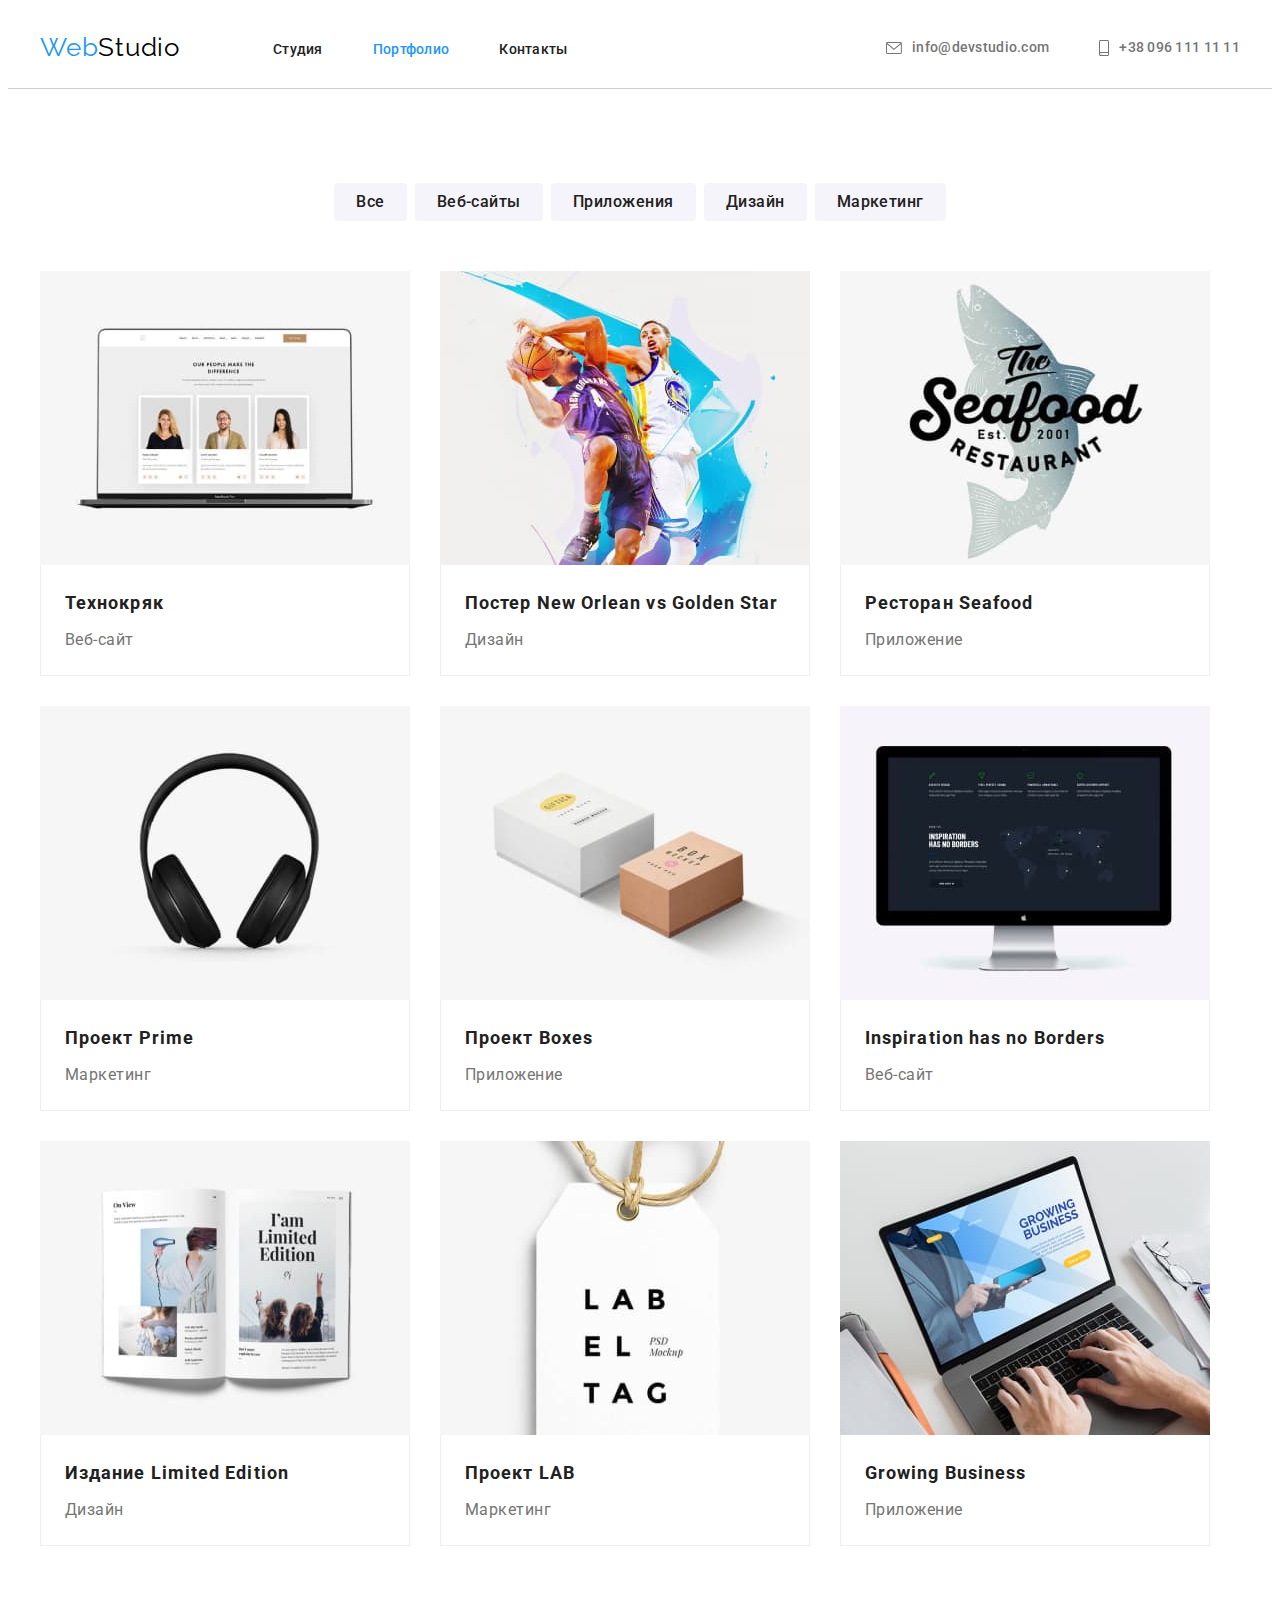
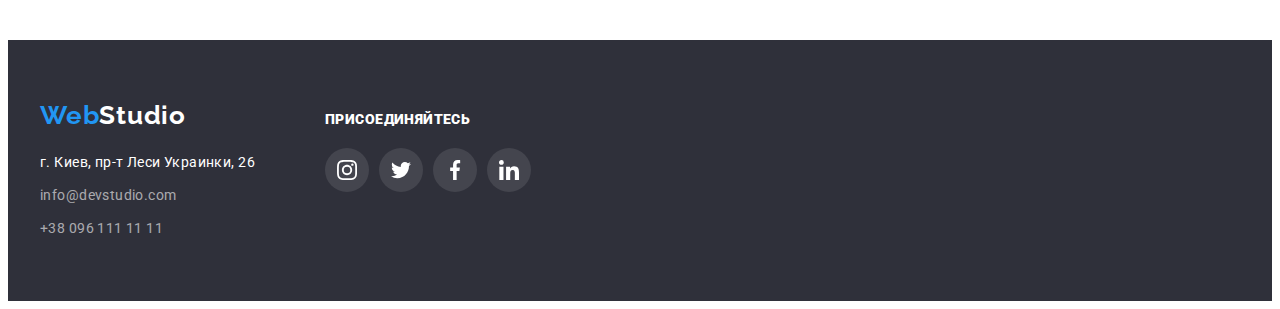
==== portfolio.html @ 4457e943 "Initial commit" ====
<!DOCTYPE html>
<html lang="ru">
	<head>
		<meta charset="UTF-8" />
		<meta http-equiv="X-UA-Compatible" content="IE=edge" />
		<meta name="viewport" content="width=device-width, initial-scale=1.0" />
		<title>Студия WebStudio-портфолио</title>
		<link rel="preconnect" href="https://fonts.googleapis.com" />
		<link rel="preconnect" href="https://fonts.gstatic.com" crossorigin />
		<link
			href="https://fonts.googleapis.com/css2?family=Raleway:wght@700&family=Roboto:wght@400;500;700;900&display=swap"
			rel="stylesheet"
		/>
		<link
			rel="stylesheet"
			href="https://cdnjs.cloudflare.com/ajax/libs/modern-normalize/1.1.0/modern-normalize.min.css"
			integrity="sha512-wpPYUAdjBVSE4KJnH1VR1HeZfpl1ub8YT/NKx4PuQ5NmX2tKuGu6U/JRp5y+Y8XG2tV+wKQpNHVUX03MfMFn9Q=="
			crossorigin="anonymous"
			referrerpolicy="no-referrer"
		/>
		<link rel="stylesheet" href="./css/styles.css" />
	</head>
	<body class="body">
		<!-- Шапка -->
		<header class="bottom-line">
			<div class="container nav-container">
				<a class="header-logo" href="">Web<span class="header-logo-1">Studio</span></a>
				<nav>
					<ul class="site-nav list">
						<li class="nav-item">
							<a class="nav-link" href="./index.html">Студия</a>
						</li>
						<li class="nav-item">
							<a class="nav-link current" href="./portfolio.html">Портфолио</a>
						</li>
						<li class="nav-item">
							<a class="nav-link" href="">Контакты</a>
						</li>
					</ul>
				</nav>
				<div class="contacts">
					<a class="nav-contact" href="mailto:info@devstudio.com">
						<svg class="nav-contact-icon" width="16" height="12">
							<use href="./images/icons.svg#icon-mail"></use>
						</svg>
						info@devstudio.com
					</a>
					<a class="nav-contact" href="tel:+380961111111">
						<svg class="nav-contact-icon" width="10" height="16">
							<use href="./images/icons.svg#icon-smartphone"></use>
						</svg>
						+38 096 111 11 11
					</a>
				</div>
			</div>
		</header>
		<!-- Секция Portfolio -->
		<main>
			<section class="section">
				<div class="container">
					<h1 class="visually-hidden">Портфолио компании</h1>
					<ul class="filter-list list">
						<li class="filter-item"><button class="filter-buttons" type="button">Все</button></li>
						<li class="filter-item"><button class="filter-buttons" type="button">Веб-сайты</button></li>
						<li class="filter-item"><button class="filter-buttons" type="button">Приложения</button></li>
						<li class="filter-item"><button class="filter-buttons" type="button">Дизайн</button></li>
						<li class="filter-item"><button class="filter-buttons" type="button">Маркетинг</button></li>
					</ul>
					<ul class="portfolio-list list">
						<li class="portfolio-item">
							<a class="portfolio-link" href="">
								<img src="./images/portfolio-1.jpg" alt="Интернет-страница" width="370" height="294" />
								<div class="portfolio-border">
									<h2 class="portfolio-title">Технокряк</h2>
									<p class="portfolio-text">Веб-сайт</p>
								</div>
							</a>
						</li>
						<li class="portfolio-item">
							<a class="portfolio-link" href="">
								<img src="./images/portfolio-2.jpg" alt="Игроки НБА" width="370" height="294" />
								<div class="portfolio-border">
									<h2 class="portfolio-title">Постер New Orlean vs Golden Star</h2>
									<p class="portfolio-text">Дизайн</p>
								</div>
							</a>
						</li>
						<li class="portfolio-item">
							<a class="portfolio-link" href="">
								<img src="./images/portfolio-3.jpg" alt="Логотип ресторана" width="370" height="294" />
								<div class="portfolio-border">
									<h2 class="portfolio-title">Ресторан Seafood</h2>
									<p class="portfolio-text">Приложение</p>
								</div>
							</a>
						</li>
						<li class="portfolio-item">
							<a class="portfolio-link" href="">
								<img src="./images/portfolio-4.jpg" alt="Наушники" width="370" height="294" />
								<div class="portfolio-border">
									<h2 class="portfolio-title">Проект Prime</h2>
									<p class="portfolio-text">Маркетинг</p>
								</div>
							</a>
						</li>
						<li class="portfolio-item">
							<a class="portfolio-link" href="">
								<img src="./images/portfolio-5.jpg" alt="Коробки" width="370" height="294" />
								<div class="portfolio-border">
									<h2 class="portfolio-title">Проект Boxes</h2>
									<p class="portfolio-text">Приложение</p>
								</div>
							</a>
						</li>
						<li class="portfolio-item">
							<a class="portfolio-link" href="">
								<img src="./images/portfolio-6.jpg" alt="Монитор" width="370" height="294" />
								<div class="portfolio-border">
									<h2 class="portfolio-title">Inspiration has no Borders</h2>
									<p class="portfolio-text">Веб-сайт</p>
								</div>
							</a>
						</li>
						<li class="portfolio-item">
							<a class="portfolio-link" href="">
								<img src="./images/portfolio-7.jpg" alt="Книга" width="370" height="294" />
								<div class="portfolio-border">
									<h2 class="portfolio-title">Издание Limited Edition</h2>
									<p class="portfolio-text">Дизайн</p>
								</div>
							</a>
						</li>
						<li class="portfolio-item">
							<a class="portfolio-link" href="">
								<img src="./images/portfolio-8.jpg" alt="Этикетка" width="370" height="294" />
								<div class="portfolio-border">
									<h2 class="portfolio-title">Проект LAB</h2>
									<p class="portfolio-text">Маркетинг</p>
								</div>
							</a>
						</li>
						<li class="portfolio-item">
							<a class="portfolio-link" href="">
								<img src="./images/portfolio-9.jpg" alt="Ноутбук" width="370" height="294" />
								<div class="portfolio-border">
									<h2 class="portfolio-title">Growing Business</h2>
									<p class="portfolio-text">Приложение</p>
								</div>
							</a>
						</li>
					</ul>
				</div>
			</section>
		</main>
		<!-- Подвал -->
		<footer class="footer">
			<div class="container footer-info">
				<div>
					<a class="footer-logo" href="">Web<span class="footer-logo-1">Studio</span></a>
					<address>
					<ul class="list">
						<li class="address-list">
							<p class="address">г. Киев, пр-т Леси Украинки, 26</p></li>
						<li class="address-list">
							<a class="address-contact" href="mailto:info@devstudio.com">info@devstudio.com</a>
						</li>
						<li>
							<a class="address-contact" href="tel:+380961111111">+38 096 111 11 11</a>
						</li>
					</ul>
				</div>
				<div class="media">
					<h2 class="media-title">
						<strong >Присоединяйтесь</strong>
					</h2>
					<ul class="media-list list">
						<li class="media-item">
							<a class="media-link" class="media-link" href="" target="_blank" rel="noreferrer noopener" aria-label="Instagram">
								<svg class="media-icon" width="20" height="20">
									<use href="./images/icons.svg#icon-footer-instagram"></use>
								</svg>
							</a>
						</li>
						<li class="media-item">
							<a class="media-link" class="media-link" href="" target="_blank" rel="noreferrer noopener" aria-label="Twitter">
								<svg class="media-icon" width="20" height="20">
									<use href="./images/icons.svg#icon-footer-twitter"></use>
								</svg>
							</a>
						</li>
						<li class="media-item">
							<a class="media-link" class="media-link" href="" target="_blank" rel="noreferrer noopener" aria-label="Facebook">
								<svg class="media-icon" width="20" height="20">
									<use href="./images/icons.svg#icon-footer-facebook"></use>
								</svg>
							</a>
						</li>
						<li class="media-item">
							<a class="media-link" href="" target="_blank" rel="noreferrer noopener" aria-label="LinkedIn">
								<svg class="media-icon" width="20" height="20">
									<use href="./images/icons.svg#icon-footer-linkedin"></use>
								</svg>
							</a>
						</li>
					</ul>
				</div>
			</div>
		</footer>
	</body>
</html>
---- css/styles.css ----
:root {
	--accent-color: #2196f3;
	--main-text-color: #212121;
	--text-color: #757575;
	--main-background-color: #ffffff;
}

.body {
	font-family: "Roboto", sans-serif;
	color: var(--main-text-color);
	background-color: var(--main-background-color);
}

/* Глобальные свойства */

.list {
	list-style-type: none;
	margin: 0;
	padding: 0;
}

h1,
h2,
h3,
p {
	margin: 0;
}

img {
	display: block;
	max-width: 100%;
	height: auto;
}

.visually-hidden {
	position: absolute;
	white-space: nowrap;
	width: 1px;
	height: 1px;
	overflow: hidden;
	border: 0;
	padding: 0;
	clip: rect(0 0 0 0);
	clip-path: inset(100%);
	margin: -1px;
}

.container {
	width: 1200px;
	padding-right: 15px;
	padding-left: 15px;
	margin-right: auto;
	margin-left: auto;
}

.section {
	padding-top: 94px;
	padding-bottom: 94px;
}

/* HEADER */

/* Логотип в header */

.header-logo {
	font-family: "Raleway";
	font-size: 26px;
	line-height: 1.19;
	letter-spacing: 0.03em;
	color: var(--accent-color);
	text-decoration: none;

	padding-top: 24px;
	padding-bottom: 25px;
	margin-right: 93px;
}
.header-logo-1 {
	color: #000000;
}

/* Навигация */

.nav-container {
	display: flex;
	align-items: center;
}

.site-nav {
	display: flex;
}

.site-nav .nav-item:not(:last-child) {
	margin-right: 50px;
}

.nav-link {
	font-weight: 500;
	font-size: 14px;
	line-height: 1.14;
	letter-spacing: 0.02em;
	color: #212121;
	text-decoration: none;

	padding-top: 32px;
	padding-bottom: 32px;
}

.nav-link:hover,
.nav-link:focus {
	color: var(--accent-color);
}

.site-nav .nav-link.current {
	color: var(--accent-color);
}

/* Header contacts */

.contacts {
	display: flex;
	align-items: center;
	margin-left: auto;
}

.nav-contact {
	font-weight: 500;
	font-size: 14px;
	line-height: 1.14;
	letter-spacing: 0.02em;
	color: var(--text-color);
	text-decoration: none;

	display: flex;
	justify-content: center;
	align-items: center;
	padding-top: 32px;
	padding-bottom: 32px;
}

.nav-contact-icon {
	margin-right: 10px;
	fill: var(--text-color);
}

.nav-contact:hover,
.nav-contact:focus {
	color: var(--accent-color);
}

.nav-contact-icon {
	fill: currentColor;
}

.nav-contact:not(:first-child) {
	margin-left: 50px;
}

.bottom-line {
	border-bottom: 1px solid #cecece;
}

/* Секция Hero */

.hero {
	background-color: #2f303a;
	background-image: linear-gradient(rgba(47, 48, 58, 0.4), rgba(47, 48, 58, 0.4)), url(../images/hero.jpg);
	background-repeat: no-repeat;
	max-width: 1600px;
	max-height: 600px;
	margin-left: auto;
	margin-right: auto;

	text-align: center;

	padding-top: 200px;
	padding-bottom: 200px;
}

.hero-title {
	font-weight: 900;
	font-size: 44px;
	line-height: 1.36;
	letter-spacing: 0.06em;
	text-transform: uppercase;
	color: #ffffff;

	margin-bottom: 30px;
}

.hero-button {
	font-family: inherit;
	font-weight: 700;
	font-size: 16px;
	line-height: 1.88;
	align-items: center;
	text-align: center;
	cursor: pointer;
	letter-spacing: 0.06em;
	color: #ffffff;
	border-color: #188ce8;
	background-color: var(--accent-color);
	box-shadow: 0px 4px 4px rgba(0, 0, 0, 0.15);
	border-radius: 4px;

	padding: 10px 32px;
}

.hero-button:hover,
.hero-button:focus {
	background-color: #188ce8;
}

/* Секция Features */

.section-features {
	padding-bottom: 0;
}

.features-list {
	display: flex;
	flex-wrap: wrap;
}

.features-item {
	width: 270px;
}

.features-item:not(:nth-child(4n)) {
	margin-right: 30px;
}

.features-icon {
	display: flex;
	justify-content: center;
	align-items: center;

	height: 120px;

	background-color: #f5f4fa;
	border-radius: 4px;
	margin-bottom: 30px;
}

.features-title {
	font-weight: 700;
	font-size: 14px;
	line-height: 1.14;
	letter-spacing: 0.03em;
	text-transform: uppercase;
	padding-bottom: 10px;
}

.features-text {
	font-size: 14px;
	line-height: 1.71;
	letter-spacing: 0.03em;
	color: var(--text-color);
}

/* Секция Чем занимаемся */

.work {
	font-weight: 700;
	font-size: 36px;
	line-height: 1.17;
	text-align: center;
	letter-spacing: 0.03em;
	margin-bottom: 50px;
}

.work-list {
	display: flex;
	flex-wrap: wrap;
}

.work-item:not(:nth-child(3n)) {
	margin-right: 30px;
}

/* Секция Команда */

.team {
	background-color: #f5f4fa;
}

.team-header {
	font-weight: 700;
	font-size: 36px;
	line-height: 1.17;
	text-align: center;
	letter-spacing: 0.03em;
	margin-bottom: 50px;
}

.team-list {
	display: flex;
	flex-wrap: wrap;
}

.team-member {
	background-color: var(--main-background-color);
	width: 270px;
	border-radius: 0px 0px 4px 4px;
	box-shadow: 0px 1px 3px rgba(0, 0, 0, 0.12), 0px 1px 1px rgba(0, 0, 0, 0.14), 0px 2px 1px rgba(0, 0, 0, 0.2);
}

.team-member:not(:nth-child(4n)) {
	margin-right: 30px;
}

.team-descr {
	padding-top: 30px;
	padding-bottom: 30px;
}

.team-name {
	font-weight: 500;
	font-size: 16px;
	line-height: 1.19;
	text-align: center;
	letter-spacing: 0.03em;

	margin-bottom: 10px;
}

.team-job {
	font-size: 16px;
	line-height: 1.19;
	text-align: center;
	letter-spacing: 0.03em;
	color: var(--text-color);

	margin-bottom: 16px;
}

.social-list {
	display: flex;
	justify-content: center;
}

.social-link {
	width: 44px;
	height: 44px;
}

.social-link:not(:last-child) {
	margin-right: 10px;
}

.social-net {
	display: flex;

	justify-content: center;
	align-items: center;

	width: 100%;
	height: 100%;

	border-radius: 50%;
}

.social-icon {
	fill: #afb1b8;
}

.social-net:hover,
.social-net:focus {
	background-color: var(--accent-color);
}

.social-net:hover .social-icon,
.social-net:focus .social-icon {
	fill: #ffffff;
}

/* Секция Постоянные клиенты */

.clients-title {
	font-weight: 700;
	font-size: 36px;
	line-height: 1.17;
	text-align: center;
	letter-spacing: 0.03em;

	margin-bottom: 50px;
}

.clients-list {
	display: flex;
	flex-wrap: wrap;
	gap: 30px;
}

.client-item {
	width: 170px;
	height: 92px;
}

.client-link {
	display: flex;
	justify-content: center;
	align-items: center;
	width: 100%;
	height: 100%;

	border: 1px solid #afb1b8;
	border-radius: 4px;
}

.client-icon {
	fill: #afb1b8;
}

.client-link:hover,
.client-link:focus {
	border: 1px solid var(--accent-color);
}

.client-link:hover .client-icon,
.client-link:focus .client-icon {
	fill: var(--accent-color);
}

/* Подвал */

.footer {
	background-color: #2f303a;

	padding-top: 60px;
	padding-bottom: 60px;
}

.footer-info {
	display: flex;
	gap: 70px;
}

.footer-logo {
	font-family: "Raleway";
	font-weight: 700;
	font-size: 26px;
	line-height: 1.19;
	letter-spacing: 0.03em;
	color: var(--accent-color);
	text-decoration: none;

	display: inline-block;
	margin-bottom: 20px;
}

.footer-logo-1 {
	color: #ffffff;
}

.address {
	font-style: normal;
	font-weight: 400;
	font-size: 14px;
	line-height: 1.71;
	letter-spacing: 0.03em;
	color: #ffffff;
}

.address-contact {
	font-style: normal;
	font-weight: 400;
	font-size: 14px;
	line-height: 1.71;
	letter-spacing: 0.03em;
	color: rgba(255, 255, 255, 0.6);
	text-decoration: none;
}

.address-list {
	margin-bottom: 9px;
}

.address-contact:hover,
.address-contact:focus {
	color: var(--accent-color);
}

.media {
	padding-top: 12px;
}

.media-title {
	font-weight: 700;
	font-size: 14px;
	line-height: 1.14;
	letter-spacing: 0.03em;
	text-transform: uppercase;

	color: #ffffff;

	margin-bottom: 20px;
}

.media-list {
	display: flex;
	gap: 10px;
}

.media-item {
	width: 44px;
	height: 44px;
}

.media-link {
	display: flex;
	justify-content: center;
	align-items: center;

	width: 100%;
	height: 100%;
	border-radius: 50%;

	background-color: rgba(255, 255, 255, 0.1);
}

.media-icon {
	fill: #ffffff;
}

.media-link:hover,
.media-link:focus {
	background-color: var(--accent-color);
}

/* СТРАНИЦА ПОРТФОЛИО */

/* Кнопки селектора */
.filter-list {
	display: flex;
	justify-content: center;
	margin-bottom: 50px;
}

.filter-item:not(:last-child) {
	margin-right: 8px;
}

.filter-buttons {
	font-family: inherit;
	font-weight: 500;
	font-size: 16px;
	line-height: 1.62;
	text-align: center;
	letter-spacing: 0.03em;
	border-radius: 4px;
	cursor: pointer;
	color: #212121;
	background-color: #f5f4fa;
	border: none;

	padding: 6px 22px;
}

.filter-buttons:hover,
.filter-buttons:focus {
	color: #ffffff;
	background-color: var(--accent-color);
	box-shadow: 0px 3px 1px rgba(0, 0, 0, 0.1), 0px 1px 2px rgba(0, 0, 0, 0.08), 0px 2px 2px rgba(0, 0, 0, 0.12);
	border-radius: 4px;
	border-color: var(--accent-color);
}

/* Галерея Portfolio */

.portfolio-list {
	display: flex;
	flex-wrap: wrap;
}

.portfolio-item {
	width: 370px;
	margin-right: 30px;
	margin-bottom: 30px;
}

.portfolio-link {
	display: block;
	text-decoration: none;
}

.portfolio-item:nth-child(3n) {
	margin-right: 0px;
}

.portfolio-item:nth-last-child(-n + 3) {
	margin-bottom: 0px;
}

.portfolio-title {
	font-weight: 700;
	font-size: 18px;
	line-height: 2;
	letter-spacing: 0.06em;
	margin-bottom: 4px;
	color: var(--main-text-color);
}

.portfolio-text {
	font-size: 16px;
	line-height: 1.88;
	letter-spacing: 0.03em;
	color: var(--text-color);
}

.portfolio-border {
	padding: 20px 24px;
	border: 1px solid #eeeeee;
	border-top: none;
}

.portfolio-link:hover,
.portfolio-link:focus {
	box-shadow: 0px 1px 1px rgba(0, 0, 0, 0.12), 0px 4px 4px rgba(0, 0, 0, 0.06), 1px 4px 6px rgba(0, 0, 0, 0.16);
}
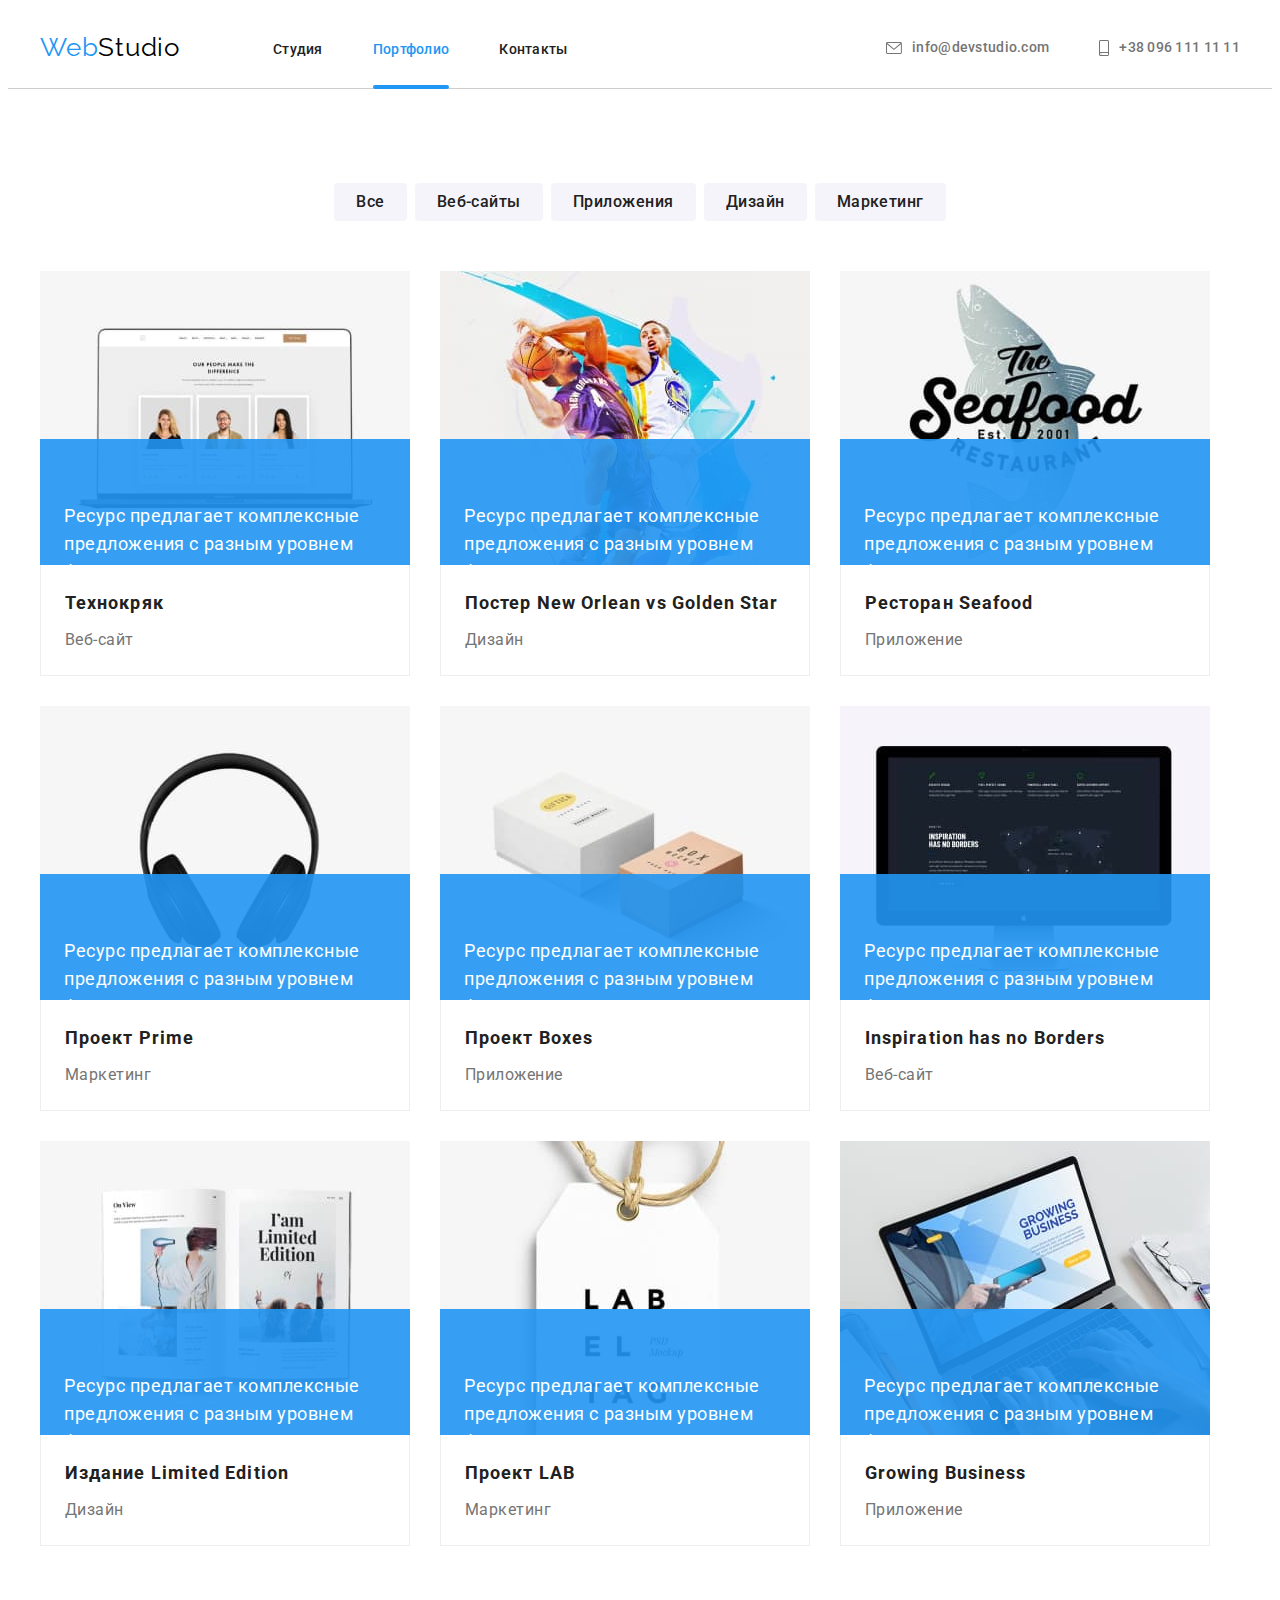
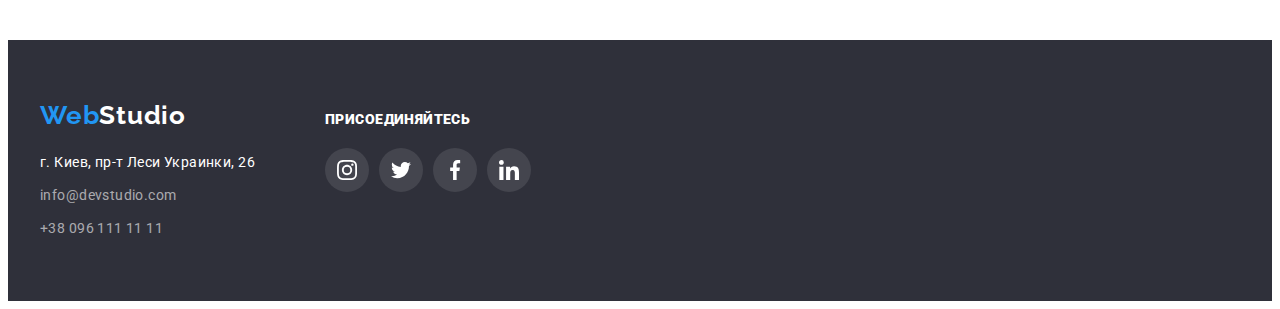
==== commit 38c8209b: "Portfolio overlay" ====
--- a/portfolio.html
+++ b/portfolio.html
@@ -69,7 +69,14 @@
 					<ul class="portfolio-list list">
 						<li class="portfolio-item">
 							<a class="portfolio-link" href="">
-								<img src="./images/portfolio-1.jpg" alt="Интернет-страница" width="370" height="294" />
+								<div class="thumb">
+									<img src="./images/portfolio-1.jpg" alt="Интернет-страница" width="370" height="294" />
+									<div class="overlay">
+										<p class="overlay-text">Ресурс предлагает комплексные предложения с разным уровнем функционала и сервисов. Все это позволит 
+										посетителю получить исчерпывающие сведения о компании или частном лице.
+										</p>
+									</div>
+								</div>
 								<div class="portfolio-border">
 									<h2 class="portfolio-title">Технокряк</h2>
 									<p class="portfolio-text">Веб-сайт</p>
@@ -78,7 +85,14 @@
 						</li>
 						<li class="portfolio-item">
 							<a class="portfolio-link" href="">
-								<img src="./images/portfolio-2.jpg" alt="Игроки НБА" width="370" height="294" />
+								<div class="thumb">
+									<img src="./images/portfolio-2.jpg" alt="Игроки НБА" width="370" height="294" />
+									<div class="overlay">
+										<p class="overlay-text">Ресурс предлагает комплексные предложения с разным уровнем функционала и сервисов. Все это позволит 
+										посетителю получить исчерпывающие сведения о компании или частном лице.
+										</p>
+									</div>
+								</div>
 								<div class="portfolio-border">
 									<h2 class="portfolio-title">Постер New Orlean vs Golden Star</h2>
 									<p class="portfolio-text">Дизайн</p>
@@ -87,7 +101,14 @@
 						</li>
 						<li class="portfolio-item">
 							<a class="portfolio-link" href="">
-								<img src="./images/portfolio-3.jpg" alt="Логотип ресторана" width="370" height="294" />
+								<div class="thumb">
+									<img src="./images/portfolio-3.jpg" alt="Логотип ресторана" width="370" height="294" />
+									<div class="overlay">
+										<p class="overlay-text">Ресурс предлагает комплексные предложения с разным уровнем функционала и сервисов. Все это позволит 
+										посетителю получить исчерпывающие сведения о компании или частном лице.
+										</p>
+									</div>
+								</div>
 								<div class="portfolio-border">
 									<h2 class="portfolio-title">Ресторан Seafood</h2>
 									<p class="portfolio-text">Приложение</p>
@@ -96,7 +117,14 @@
 						</li>
 						<li class="portfolio-item">
 							<a class="portfolio-link" href="">
-								<img src="./images/portfolio-4.jpg" alt="Наушники" width="370" height="294" />
+								<div class="thumb">
+									<img src="./images/portfolio-4.jpg" alt="Наушники" width="370" height="294" />									
+									<div class="overlay">
+										<p class="overlay-text">Ресурс предлагает комплексные предложения с разным уровнем функционала и сервисов. Все это позволит 
+										посетителю получить исчерпывающие сведения о компании или частном лице.
+										</p>
+									</div>
+								</div>
 								<div class="portfolio-border">
 									<h2 class="portfolio-title">Проект Prime</h2>
 									<p class="portfolio-text">Маркетинг</p>
@@ -105,7 +133,14 @@
 						</li>
 						<li class="portfolio-item">
 							<a class="portfolio-link" href="">
-								<img src="./images/portfolio-5.jpg" alt="Коробки" width="370" height="294" />
+								<div class="thumb">
+									<img src="./images/portfolio-5.jpg" alt="Коробки" width="370" height="294" />									
+									<div class="overlay">
+										<p class="overlay-text">Ресурс предлагает комплексные предложения с разным уровнем функционала и сервисов. Все это позволит 
+										посетителю получить исчерпывающие сведения о компании или частном лице.
+										</p>
+									</div>
+								</div>
 								<div class="portfolio-border">
 									<h2 class="portfolio-title">Проект Boxes</h2>
 									<p class="portfolio-text">Приложение</p>
@@ -114,7 +149,14 @@
 						</li>
 						<li class="portfolio-item">
 							<a class="portfolio-link" href="">
-								<img src="./images/portfolio-6.jpg" alt="Монитор" width="370" height="294" />
+								<div class="thumb">
+									<img src="./images/portfolio-6.jpg" alt="Монитор" width="370" height="294" />									
+									<div class="overlay">
+										<p class="overlay-text">Ресурс предлагает комплексные предложения с разным уровнем функционала и сервисов. Все это позволит 
+										посетителю получить исчерпывающие сведения о компании или частном лице.
+										</p>
+									</div>
+								</div>
 								<div class="portfolio-border">
 									<h2 class="portfolio-title">Inspiration has no Borders</h2>
 									<p class="portfolio-text">Веб-сайт</p>
@@ -123,7 +165,14 @@
 						</li>
 						<li class="portfolio-item">
 							<a class="portfolio-link" href="">
-								<img src="./images/portfolio-7.jpg" alt="Книга" width="370" height="294" />
+								<div class="thumb">
+									<img src="./images/portfolio-7.jpg" alt="Книга" width="370" height="294" />
+									<div class="overlay">
+										<p class="overlay-text">Ресурс предлагает комплексные предложения с разным уровнем функционала и сервисов. Все это позволит 
+										посетителю получить исчерпывающие сведения о компании или частном лице.
+										</p>
+									</div>
+								</div>
 								<div class="portfolio-border">
 									<h2 class="portfolio-title">Издание Limited Edition</h2>
 									<p class="portfolio-text">Дизайн</p>
@@ -132,7 +181,14 @@
 						</li>
 						<li class="portfolio-item">
 							<a class="portfolio-link" href="">
-								<img src="./images/portfolio-8.jpg" alt="Этикетка" width="370" height="294" />
+								<div class="thumb">
+									<img src="./images/portfolio-8.jpg" alt="Этикетка" width="370" height="294" />
+									<div class="overlay">
+										<p class="overlay-text">Ресурс предлагает комплексные предложения с разным уровнем функционала и сервисов. Все это позволит 
+										посетителю получить исчерпывающие сведения о компании или частном лице.
+										</p>
+									</div>
+								</div>
 								<div class="portfolio-border">
 									<h2 class="portfolio-title">Проект LAB</h2>
 									<p class="portfolio-text">Маркетинг</p>
@@ -141,7 +197,14 @@
 						</li>
 						<li class="portfolio-item">
 							<a class="portfolio-link" href="">
-								<img src="./images/portfolio-9.jpg" alt="Ноутбук" width="370" height="294" />
+								<div class="thumb">
+									<img src="./images/portfolio-9.jpg" alt="Ноутбук" width="370" height="294" />
+									<div class="overlay">
+										<p class="overlay-text">Ресурс предлагает комплексные предложения с разным уровнем функционала и сервисов. Все это позволит 
+										посетителю получить исчерпывающие сведения о компании или частном лице.
+										</p>
+									</div>
+								</div>
 								<div class="portfolio-border">
 									<h2 class="portfolio-title">Growing Business</h2>
 									<p class="portfolio-text">Приложение</p>
--- a/css/styles.css
+++ b/css/styles.css
@@ -35,6 +35,7 @@
 .visually-hidden {
 	position: absolute;
 	white-space: nowrap;
+
 	width: 1px;
 	height: 1px;
 	overflow: hidden;
@@ -63,17 +64,18 @@
 /* Логотип в header */
 
 .header-logo {
+	padding-top: 24px;
+	padding-bottom: 25px;
+	margin-right: 93px;
+
 	font-family: "Raleway";
 	font-size: 26px;
 	line-height: 1.19;
 	letter-spacing: 0.03em;
 	color: var(--accent-color);
 	text-decoration: none;
-
-	padding-top: 24px;
-	padding-bottom: 25px;
-	margin-right: 93px;
-}
+}
+
 .header-logo-1 {
 	color: #000000;
 }
@@ -94,6 +96,11 @@
 }
 
 .nav-link {
+	position: relative;
+
+	padding-top: 32px;
+	padding-bottom: 32px;
+
 	font-weight: 500;
 	font-size: 14px;
 	line-height: 1.14;
@@ -101,8 +108,7 @@
 	color: #212121;
 	text-decoration: none;
 
-	padding-top: 32px;
-	padding-bottom: 32px;
+	transition: color 250ms cubic-bezier(0.4, 0, 0.2, 1);
 }
 
 .nav-link:hover,
@@ -114,6 +120,19 @@
 	color: var(--accent-color);
 }
 
+.nav-link.current::after {
+	content: "";
+	position: absolute;
+	bottom: 0;
+	left: 0;
+
+	width: 100%;
+	height: 4px;
+
+	border-radius: 2px;
+	background-color: var(--accent-color);
+}
+
 /* Header contacts */
 
 .contacts {
@@ -123,6 +142,13 @@
 }
 
 .nav-contact {
+	display: flex;
+	justify-content: center;
+	align-items: center;
+
+	padding-top: 32px;
+	padding-bottom: 32px;
+
 	font-weight: 500;
 	font-size: 14px;
 	line-height: 1.14;
@@ -130,16 +156,7 @@
 	color: var(--text-color);
 	text-decoration: none;
 
-	display: flex;
-	justify-content: center;
-	align-items: center;
-	padding-top: 32px;
-	padding-bottom: 32px;
-}
-
-.nav-contact-icon {
-	margin-right: 10px;
-	fill: var(--text-color);
+	transition: color 250ms cubic-bezier(0.4, 0, 0.2, 1);
 }
 
 .nav-contact:hover,
@@ -148,6 +165,8 @@
 }
 
 .nav-contact-icon {
+	margin-right: 10px;
+
 	fill: currentColor;
 }
 
@@ -162,32 +181,35 @@
 /* Секция Hero */
 
 .hero {
+	padding-top: 200px;
+	padding-bottom: 200px;
+	margin-left: auto;
+	margin-right: auto;
+
+	max-width: 1600px;
+	max-height: 600px;
+
+	text-align: center;
+
 	background-color: #2f303a;
 	background-image: linear-gradient(rgba(47, 48, 58, 0.4), rgba(47, 48, 58, 0.4)), url(../images/hero.jpg);
 	background-repeat: no-repeat;
-	max-width: 1600px;
-	max-height: 600px;
-	margin-left: auto;
-	margin-right: auto;
-
-	text-align: center;
-
-	padding-top: 200px;
-	padding-bottom: 200px;
 }
 
 .hero-title {
+	margin-bottom: 30px;
+
 	font-weight: 900;
 	font-size: 44px;
 	line-height: 1.36;
 	letter-spacing: 0.06em;
 	text-transform: uppercase;
 	color: #ffffff;
-
-	margin-bottom: 30px;
 }
 
 .hero-button {
+	padding: 10px 32px;
+
 	font-family: inherit;
 	font-weight: 700;
 	font-size: 16px;
@@ -198,11 +220,12 @@
 	letter-spacing: 0.06em;
 	color: #ffffff;
 	border-color: #188ce8;
+
 	background-color: var(--accent-color);
 	box-shadow: 0px 4px 4px rgba(0, 0, 0, 0.15);
 	border-radius: 4px;
 
-	padding: 10px 32px;
+	transition: background-color 250ms cubic-bezier(0.4, 0, 0.2, 1);
 }
 
 .hero-button:hover,
@@ -242,18 +265,20 @@
 }
 
 .features-title {
+	padding-bottom: 10px;
+
 	font-weight: 700;
 	font-size: 14px;
 	line-height: 1.14;
 	letter-spacing: 0.03em;
 	text-transform: uppercase;
-	padding-bottom: 10px;
 }
 
 .features-text {
 	font-size: 14px;
 	line-height: 1.71;
 	letter-spacing: 0.03em;
+
 	color: var(--text-color);
 }
 
@@ -273,8 +298,32 @@
 	flex-wrap: wrap;
 }
 
+.work-item {
+	position: relative;
+}
+
 .work-item:not(:nth-child(3n)) {
 	margin-right: 30px;
+}
+
+.work-area {
+	position: absolute;
+	bottom: 0;
+	left: 0;
+
+	width: 100%;
+	height: 70px;
+	padding-top: 25px;
+
+	font-weight: 700;
+	font-size: 14px;
+	line-height: 1.14;
+	text-align: center;
+	letter-spacing: 0.03em;
+	text-transform: uppercase;
+	color: #ffffff;
+
+	background-color: rgba(47, 48, 58, 0.8);
 }
 
 /* Секция Команда */
@@ -314,23 +363,23 @@
 }
 
 .team-name {
+	margin-bottom: 10px;
+
 	font-weight: 500;
 	font-size: 16px;
 	line-height: 1.19;
 	text-align: center;
 	letter-spacing: 0.03em;
-
-	margin-bottom: 10px;
 }
 
 .team-job {
+	margin-bottom: 16px;
+
 	font-size: 16px;
 	line-height: 1.19;
 	text-align: center;
 	letter-spacing: 0.03em;
 	color: var(--text-color);
-
-	margin-bottom: 16px;
 }
 
 .social-list {
@@ -357,10 +406,14 @@
 	height: 100%;
 
 	border-radius: 50%;
+
+	transition: background-color 250ms cubic-bezier(0.4, 0, 0.2, 1);
 }
 
 .social-icon {
 	fill: #afb1b8;
+
+	transition: fill 250ms cubic-bezier(0.4, 0, 0.2, 1);
 }
 
 .social-net:hover,
@@ -376,13 +429,13 @@
 /* Секция Постоянные клиенты */
 
 .clients-title {
+	margin-bottom: 50px;
+
 	font-weight: 700;
 	font-size: 36px;
 	line-height: 1.17;
 	text-align: center;
 	letter-spacing: 0.03em;
-
-	margin-bottom: 50px;
 }
 
 .clients-list {
@@ -400,15 +453,20 @@
 	display: flex;
 	justify-content: center;
 	align-items: center;
+
 	width: 100%;
 	height: 100%;
 
 	border: 1px solid #afb1b8;
 	border-radius: 4px;
+
+	transition: border 250ms cubic-bezier(0.4, 0, 0.2, 1);
 }
 
 .client-icon {
 	fill: #afb1b8;
+
+	transition: fill 250ms cubic-bezier(0.4, 0, 0.2, 1);
 }
 
 .client-link:hover,
@@ -424,10 +482,10 @@
 /* Подвал */
 
 .footer {
-	background-color: #2f303a;
-
 	padding-top: 60px;
 	padding-bottom: 60px;
+
+	background-color: #2f303a;
 }
 
 .footer-info {
@@ -436,6 +494,10 @@
 }
 
 .footer-logo {
+	display: inline-block;
+
+	margin-bottom: 20px;
+
 	font-family: "Raleway";
 	font-weight: 700;
 	font-size: 26px;
@@ -443,9 +505,6 @@
 	letter-spacing: 0.03em;
 	color: var(--accent-color);
 	text-decoration: none;
-
-	display: inline-block;
-	margin-bottom: 20px;
 }
 
 .footer-logo-1 {
@@ -469,6 +528,8 @@
 	letter-spacing: 0.03em;
 	color: rgba(255, 255, 255, 0.6);
 	text-decoration: none;
+
+	transition: color 250ms cubic-bezier(0.4, 0, 0.2, 1);
 }
 
 .address-list {
@@ -485,15 +546,14 @@
 }
 
 .media-title {
+	margin-bottom: 20px;
+
 	font-weight: 700;
 	font-size: 14px;
 	line-height: 1.14;
 	letter-spacing: 0.03em;
 	text-transform: uppercase;
-
 	color: #ffffff;
-
-	margin-bottom: 20px;
 }
 
 .media-list {
@@ -516,6 +576,8 @@
 	border-radius: 50%;
 
 	background-color: rgba(255, 255, 255, 0.1);
+
+	transition: background-color 250ms cubic-bezier(0.4, 0, 0.2, 1);
 }
 
 .media-icon {
@@ -541,6 +603,8 @@
 }
 
 .filter-buttons {
+	padding: 6px 22px;
+
 	font-family: inherit;
 	font-weight: 500;
 	font-size: 16px;
@@ -550,10 +614,12 @@
 	border-radius: 4px;
 	cursor: pointer;
 	color: #212121;
+
 	background-color: #f5f4fa;
 	border: none;
 
-	padding: 6px 22px;
+	transition: background-color 250ms cubic-bezier(0.4, 0, 0.2, 1), color 250ms cubic-bezier(0.4, 0, 0.2, 1),
+		box-shadow 250ms cubic-bezier(0.4, 0, 0.2, 1);
 }
 
 .filter-buttons:hover,
@@ -561,8 +627,6 @@
 	color: #ffffff;
 	background-color: var(--accent-color);
 	box-shadow: 0px 3px 1px rgba(0, 0, 0, 0.1), 0px 1px 2px rgba(0, 0, 0, 0.08), 0px 2px 2px rgba(0, 0, 0, 0.12);
-	border-radius: 4px;
-	border-color: var(--accent-color);
 }
 
 /* Галерея Portfolio */
@@ -581,6 +645,13 @@
 .portfolio-link {
 	display: block;
 	text-decoration: none;
+
+	transition: box-shadow 250ms cubic-bezier(0.4, 0, 0.2, 1);
+}
+
+.portfolio-link:hover,
+.portfolio-link:focus {
+	box-shadow: 0px 1px 1px rgba(0, 0, 0, 0.12), 0px 4px 4px rgba(0, 0, 0, 0.06), 1px 4px 6px rgba(0, 0, 0, 0.16);
 }
 
 .portfolio-item:nth-child(3n) {
@@ -609,11 +680,42 @@
 
 .portfolio-border {
 	padding: 20px 24px;
+
 	border: 1px solid #eeeeee;
 	border-top: none;
 }
 
-.portfolio-link:hover,
-.portfolio-link:focus {
-	box-shadow: 0px 1px 1px rgba(0, 0, 0, 0.12), 0px 4px 4px rgba(0, 0, 0, 0.06), 1px 4px 6px rgba(0, 0, 0, 0.16);
-}
+/* Overlay */
+
+.thumb {
+	position: relative;
+
+	overflow: hidden;
+}
+
+.overlay {
+	position: absolute;
+	bottom: -100%;
+	left: 0;
+
+	width: 100%;
+	height: 100%;
+	padding: 63px 24px;
+
+	background-color: rgba(33, 150, 243, 0.9);
+
+	transform: translateY(0%);
+
+	transition: transform 250ms cubic-bezier(0.4, 0, 0.2, 1);
+}
+
+.overlay-text {
+	font-size: 18px;
+	line-height: 1.56;
+	letter-spacing: 0.03em;
+	color: #ffffff;
+}
+
+.portfolio-link:hover .overlay {
+	transform: translateY(-100%);
+}
